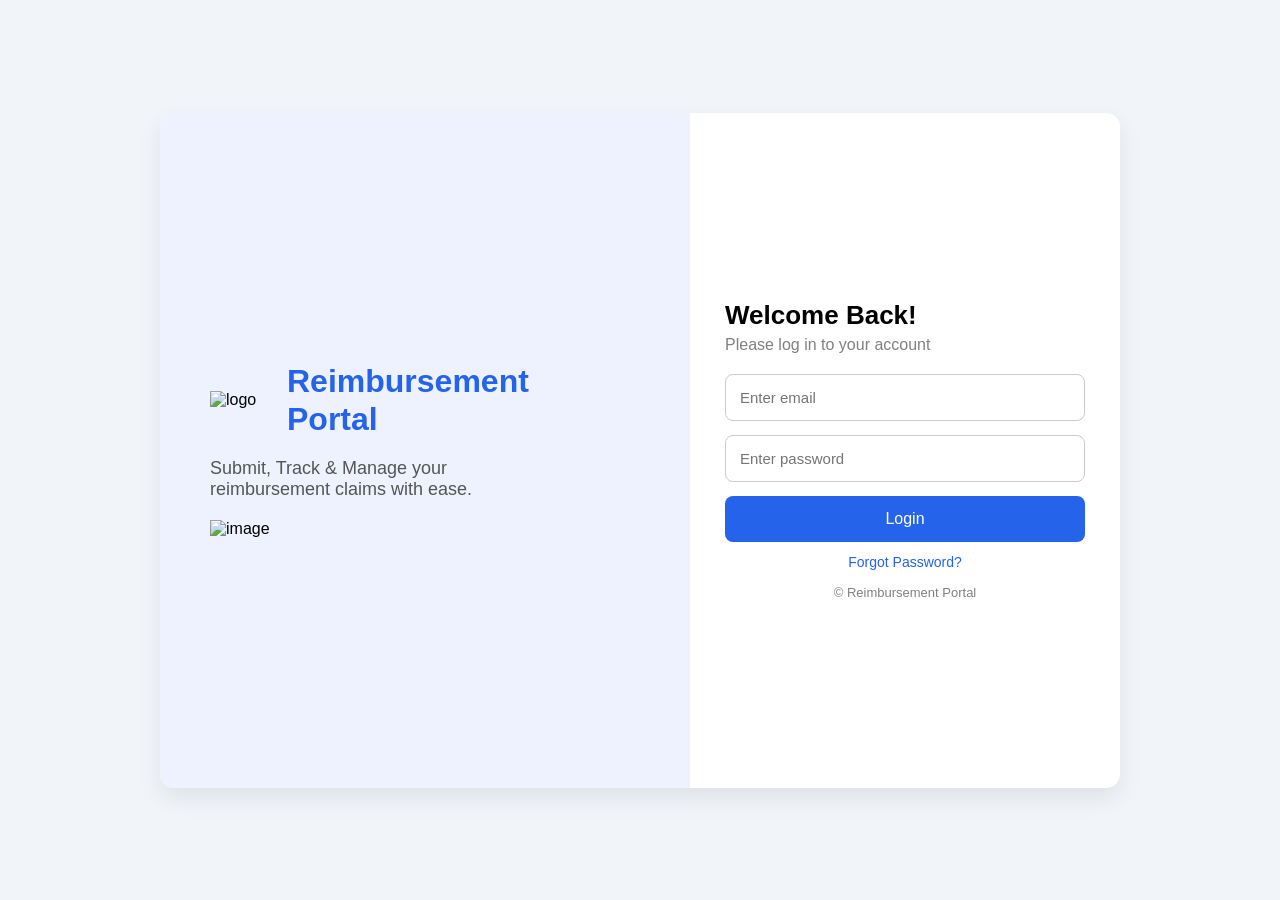
==== Capstone_ReimbursementPortal/frontend/html/index.html @ 4d78ccdd "day7(frontend): Develop User interface(UI) with forms for login and create user and integrated APIs" ====
<!DOCTYPE html>
<html lang="en">
<head>
    <meta charset="UTF-8">
    <title>Login - Reimbursement Portal</title>
    <link rel="stylesheet" href="../css/style.css">
</head>
<body>
<div class ="container">
    <!--left side -->
    <div class = "left-section">
        <div class = "brand">
        <img src = "https://tse2.mm.bing.net/th/id/OIP.LcdIUlNxbbbgvux_BjLvFgAAAA?pid=ImgDet&w=181&h=181&c=7&dpr=1.3&o=7&rm=3" alt="logo" width="80">
        <h2>Reimbursement<br>Portal</h2>
        </div>
        <p>Submit, Track & Manage your reimbursement claims with ease.</p>
        <img src = "https://workplaceinsight.net/wp-content/uploads/2024/03/Flexible-work-report.png" alt="image">
    </div>

    <!--Right side-->
    <div class="right-section">
        <div class="login-card">
        <h2>Welcome Back!</h2>
        <p class="subtitle">Please log in to your account</p>

        <div class="input-box">
        <input type="email" id="email" placeholder="Enter email" required>
        <input type="password" id="password" placeholder="Enter password" required>

        <button onclick="login()">Login</button>
        <p class="forgot">Forgot Password?</p>

        <p class="note">© Reimbursement Portal</p>

        </div>
    </div>
</div>

<script src="../js/login.js"></script>

</body>
</html>
---- Capstone_ReimbursementPortal/frontend/css/style.css ----
/* RESET */
* {
    margin: 0;
    padding: 0;
    box-sizing: border-box;
}

/* BODY */
body {
    height: 100vh;
    display: flex;
    justify-content: center;
    align-items: center;
    font-family: 'Segoe UI', sans-serif;
    background: #f1f5f9;
}

/* MAIN CARD (75% WIDTH, LIGHT SHADOW) */
.container {
    display: flex;
    width: 75%;              /* 👉 3/4 screen */
    max-width: 1000px;
    height: 75vh;

    background: white;
    border-radius: 14px;

    /* SOFT SHADOW (less 3D) */
    box-shadow: 0 10px 25px rgba(0,0,0,0.08);

    overflow: hidden;
}

/* LEFT SIDE */
.left-section {
    flex: 1;
    background: #eef2ff;
    display: flex;
    flex-direction: column;
    justify-content: center;
    padding: 50px;
}

/* BRAND */
.brand {
    display: flex;
    align-items: center;
    gap: 12px;
    margin-bottom: 20px;
}

.brand img {
    width: 65px;
}

/* BIGGER TITLE */
.brand h2 {
    color: #2563eb;
    font-size: 32px;   /* increased */
    line-height: 1.2;
}

/* TEXT */
.left-section p {
    color: #555;
    font-size: 18px;   /* increased */
    max-width: 350px;
    margin-bottom: 20px;
}

/* IMAGE */
.left-section img:last-child {
    width: 280px;
}

/* RIGHT SIDE */
.right-section {
    flex: 1;
    display: flex;
    justify-content: center;
    align-items: center;
}

/* LOGIN CARD */
.login-card {
    width: 360px;
}

/* TEXT */
.login-card h2 {
    font-size: 26px;   /* bigger */
    margin-bottom: 5px;
}

.subtitle {
    font-size: 16px;
    color: gray;
    margin-bottom: 20px;
}

/* INPUT */
.input-box input {
    width: 100%;
    padding: 14px;  /* bigger input */
    margin-bottom: 14px;
    border-radius: 8px;
    border: 1px solid #ccc;
    font-size: 15px;
}

/* BUTTON */
.login-card button {
    width: 100%;
    padding: 14px;
    background: #2563eb;
    color: white;
    border: none;
    border-radius: 8px;
    font-size: 16px;
    cursor: pointer;
}

.login-card button:hover {
    background: #1d4ed8;
}

/* LINKS */
.forgot {
    text-align: center;
    color: #2563eb;
    margin-top: 12px;
    font-size: 14px;
}

.note {
    font-size: 13px;
    color: gray;
    text-align: center;
    margin-top: 15px;
}
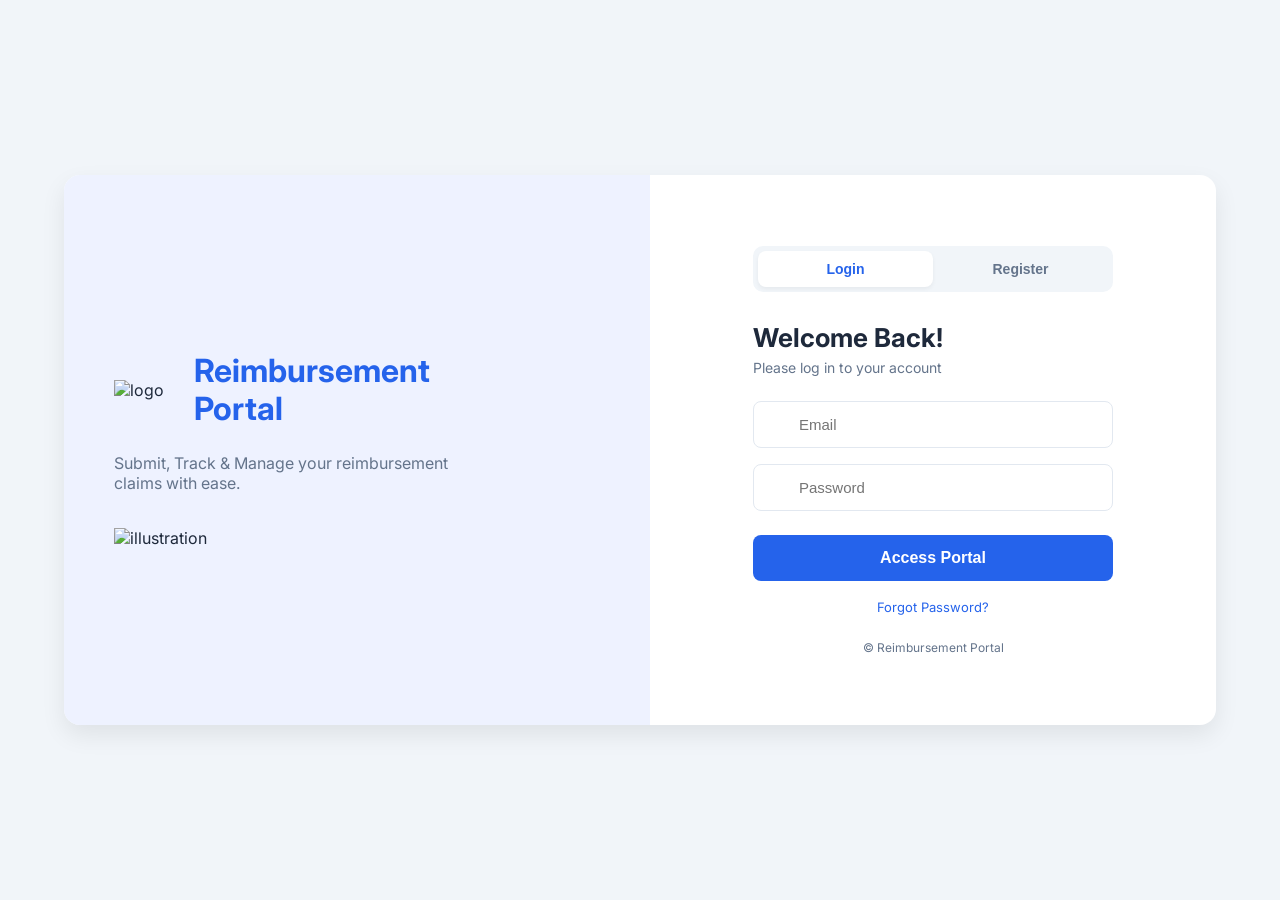
==== commit 48d3e115: "day8(frontend): Created a emplyee dashboard which inculde view and submit claims icluding a profile " ====
--- a/Capstone_ReimbursementPortal/frontend/html/index.html
+++ b/Capstone_ReimbursementPortal/frontend/html/index.html
@@ -1,42 +1,80 @@
 <!DOCTYPE html>
 <html lang="en">
+
 <head>
     <meta charset="UTF-8">
-    <title>Login - Reimbursement Portal</title>
+    <meta name="viewport" content="width=device-width, initial-scale=1.0">
+    <title>Welcome | Reimbursement Portal</title>
     <link rel="stylesheet" href="../css/style.css">
+    <link href="https://fonts.googleapis.com/css2?family=Inter:wght@400;500;600;700&display=swap" rel="stylesheet">
 </head>
-<body>
-<div class ="container">
-    <!--left side -->
-    <div class = "left-section">
-        <div class = "brand">
-        <img src = "https://tse2.mm.bing.net/th/id/OIP.LcdIUlNxbbbgvux_BjLvFgAAAA?pid=ImgDet&w=181&h=181&c=7&dpr=1.3&o=7&rm=3" alt="logo" width="80">
-        <h2>Reimbursement<br>Portal</h2>
+
+<body class="login-page">
+    <div class="login-container">
+        <div class="left-section">
+            <div class="brand">
+                <img src="https://tse2.mm.bing.net/th/id/OIP.LcdIUlNxbbbgvux_BjLvFgAAAA?pid=ImgDet&w=181&h=181&c=7&dpr=1.3&o=7&rm=3"
+                    alt="logo" width="80">
+                <h2>Reimbursement<br>Portal</h2>
+            </div>
+            <p>Submit, Track & Manage your reimbursement claims with ease.</p>
+            <img src="https://workplaceinsight.net/wp-content/uploads/2024/03/Flexible-work-report.png"
+                alt="illustration" class="brand-illustration">
         </div>
-        <p>Submit, Track & Manage your reimbursement claims with ease.</p>
-        <img src = "https://workplaceinsight.net/wp-content/uploads/2024/03/Flexible-work-report.png" alt="image">
+
+        <div class="right-section">
+            <div class="auth-box">
+                <div class="tab-group">
+                    <button class="tab-btn active" onclick="switchTab('login')">Login</button>
+                    <button class="tab-btn" onclick="switchTab('signup')">Register</button>
+                </div>
+
+                <div id="loginSection">
+                    <h2>Welcome Back!</h2>
+                    <p class="subtitle">Please log in to your account</p>
+                    <form id="loginForm">
+                        <div class="input-box">
+                            <span class="input-icon"></span>
+                            <input type="email" id="loginEmail" placeholder="Email" required>
+                        </div>
+                        <div class="input-box">
+                            <span class="input-icon"></span>
+                            <input type="password" id="loginPassword" placeholder="Password" required>
+                        </div>
+                        <button type="submit" id="loginBtn" class="btn-main">Access Portal</button>
+                        <p id="errorMsg" style="color:red; margin-top: 12px; font-size: 13px;"></p>
+                    </form>
+                    <p class="forget" onclick="alert('Contact administrator to reset your password.')">Forgot Password?
+                    </p>
+                </div>
+
+                <div id="signupSection" style="display: none;">
+                    <h2>Create Account</h2>
+                    <p class="subtitle">Join the corporate network to start filing claims</p>
+                    <form id="signupForm">
+                        <div class="input-box">
+                            <span class="input-icon"></span>
+                            <input type="text" id="regName" placeholder="Full Name" required>
+                        </div>
+                        <div class="input-box">
+                            <span class="input-icon"></span>
+                            <input type="email" id="regEmail" placeholder="Email (@company.com)" required>
+                        </div>
+                        <div class="input-box">
+                            <span class="input-icon"></span>
+                            <input type="password" id="regPassword" placeholder="Create Password" required>
+                        </div>
+                        <button type="submit" id="signupBtn" class="btn-main">Register Now</button>
+                        <p id="signupErrorMsg" style="color:red; margin-top: 12px; font-size: 13px;"></p>
+                    </form>
+                </div>
+
+                <p class="note">© Reimbursement Portal</p>
+            </div>
+        </div>
     </div>
 
-    <!--Right side-->
-    <div class="right-section">
-        <div class="login-card">
-        <h2>Welcome Back!</h2>
-        <p class="subtitle">Please log in to your account</p>
+    <script src="../js/auth.js"></script>
+</body>
 
-        <div class="input-box">
-        <input type="email" id="email" placeholder="Enter email" required>
-        <input type="password" id="password" placeholder="Enter password" required>
-
-        <button onclick="login()">Login</button>
-        <p class="forgot">Forgot Password?</p>
-
-        <p class="note">© Reimbursement Portal</p>
-
-        </div>
-    </div>
-</div>
-
-<script src="../js/login.js"></script>
-
-</body>
 </html>
--- a/Capstone_ReimbursementPortal/frontend/css/style.css
+++ b/Capstone_ReimbursementPortal/frontend/css/style.css
@@ -1,37 +1,68 @@
-/* RESET */
+/* --- CSS Variables --- */
+:root {
+    --primary: #2563eb;
+    --primary-blue: #2563eb;
+    --hover-blue: #1d4ed8;
+    --sidebar: #0f172a;
+    --bg: #f1f5f9;
+    --bg-slate: #f1f5f9;
+    --card-bg: #ffffff;
+    --white: #ffffff;
+    --text-main: #1e293b;
+    --text-muted: #64748b;
+    --border-light: #e2e8f0;
+    --border: #e2e8f0;
+    --shadow: 0 10px 25px rgba(0, 0, 0, 0.08);
+    --success: #22c55e;
+    --warning: #f97316;
+    --danger: #ef4444;
+}
+
+/* --- Base Reset --- */
 * {
     margin: 0;
     padding: 0;
     box-sizing: border-box;
 }
 
-/* BODY */
 body {
-    height: 100vh;
+    font-family: 'Inter', 'Segoe UI', system-ui, sans-serif;
+    background: var(--bg-slate);
+    color: var(--text-main);
+    min-height: 100vh;
+    overflow-x: hidden;
+}
+
+/* --- Split-Screen Container (Login Page) --- */
+body.login-page {
     display: flex;
     justify-content: center;
     align-items: center;
-    font-family: 'Segoe UI', sans-serif;
-    background: #f1f5f9;
-}
-
-/* MAIN CARD (75% WIDTH, LIGHT SHADOW) */
+}
+
+.login-body {
+    min-height: 100vh;
+    display: flex;
+    justify-content: center;
+    align-items: center;
+    font-family: 'Inter', 'Segoe UI', sans-serif;
+    background: var(--bg-slate);
+}
+
+.login-container,
 .container {
     display: flex;
-    width: 75%;              /* 👉 3/4 screen */
-    max-width: 1000px;
-    height: 75vh;
-
-    background: white;
-    border-radius: 14px;
-
-    /* SOFT SHADOW (less 3D) */
-    box-shadow: 0 10px 25px rgba(0,0,0,0.08);
-
+    width: 90%;
+    max-width: 1200px;
+    min-height: 550px;
+    background: var(--white);
+    border-radius: 16px;
+    box-shadow: var(--shadow);
     overflow: hidden;
-}
-
-/* LEFT SIDE */
+    margin: 0 auto;
+}
+
+/* --- Left Section --- */
 .left-section {
     flex: 1;
     background: #eef2ff;
@@ -41,100 +72,674 @@
     padding: 50px;
 }
 
-/* BRAND */
 .brand {
     display: flex;
     align-items: center;
-    gap: 12px;
-    margin-bottom: 20px;
+    gap: 15px;
+    margin-bottom: 25px;
 }
 
 .brand img {
     width: 65px;
 }
 
-/* BIGGER TITLE */
 .brand h2 {
-    color: #2563eb;
-    font-size: 32px;   /* increased */
+    color: var(--primary-blue);
+    font-size: 32px;
     line-height: 1.2;
 }
 
-/* TEXT */
 .left-section p {
-    color: #555;
-    font-size: 18px;   /* increased */
+    color: var(--text-muted);
+    font-size: 16px;
     max-width: 350px;
-    margin-bottom: 20px;
-}
-
-/* IMAGE */
-.left-section img:last-child {
-    width: 280px;
-}
-
-/* RIGHT SIDE */
+    margin-bottom: 25px;
+}
+
+.brand-illustration {
+    width: 100%;
+    max-width: 280px;
+    margin-top: 10px;
+}
+
+/* --- Right Section --- */
 .right-section {
     flex: 1;
     display: flex;
     justify-content: center;
     align-items: center;
-}
-
-/* LOGIN CARD */
+    padding: 40px;
+}
+
+.auth-box,
 .login-card {
-    width: 360px;
-}
-
-/* TEXT */
+    width: 100%;
+    max-width: 360px;
+}
+
+.tab-group {
+    display: flex;
+    background: var(--bg-slate);
+    padding: 5px;
+    border-radius: 10px;
+    margin-bottom: 30px;
+}
+
+.tab-btn {
+    flex: 1;
+    padding: 10px;
+    border: none;
+    background: none;
+    font-weight: 600;
+    color: var(--text-muted);
+    cursor: pointer;
+    border-radius: 8px;
+    transition: 0.3s;
+    font-size: 14px;
+}
+
+.tab-btn.active {
+    background: var(--white);
+    color: var(--primary-blue);
+    box-shadow: 0 2px 4px rgba(0, 0, 0, 0.05);
+}
+
+.right-section h2,
 .login-card h2 {
-    font-size: 26px;   /* bigger */
-    margin-bottom: 5px;
+    font-size: 26px;
+    margin-bottom: 6px;
+    color: var(--text-main);
 }
 
 .subtitle {
-    font-size: 16px;
-    color: gray;
-    margin-bottom: 20px;
-}
-
-/* INPUT */
-.input-box input {
-    width: 100%;
-    padding: 14px;  /* bigger input */
-    margin-bottom: 14px;
-    border-radius: 8px;
-    border: 1px solid #ccc;
-    font-size: 15px;
-}
-
-/* BUTTON */
-.login-card button {
+    font-size: 14px;
+    color: var(--text-muted);
+    margin-bottom: 25px;
+}
+
+/* --- Input Styles --- */
+.input-box {
+    position: relative;
+    margin-bottom: 16px;
+}
+
+.input-box input,
+.form-group input,
+.form-group select,
+.input-group input,
+.input-group textarea {
     width: 100%;
     padding: 14px;
-    background: #2563eb;
+    border-radius: 8px;
+    border: 1px solid var(--border-light);
+    font-size: 15px;
+    transition: 0.2s;
+    background-color: var(--white);
+    box-sizing: border-box;
+}
+
+.input-box input:focus,
+.form-group input:focus,
+.form-group select:focus,
+.input-group input:focus,
+.input-group textarea:focus {
+    outline: none;
+    border-color: var(--primary-blue);
+    box-shadow: 0 0 0 4px rgba(37, 99, 235, 0.15);
+}
+
+.input-box input {
+    padding-left: 45px;
+}
+
+.input-icon {
+    position: absolute;
+    left: 15px;
+    top: 50%;
+    transform: translateY(-50%);
+}
+
+/* --- Button Styles --- */
+.btn-main,
+.login-card button,
+.btn-submit,
+.btn-primary {
+    width: 100%;
+    padding: 14px;
+    background: var(--primary-blue);
     color: white;
     border: none;
     border-radius: 8px;
     font-size: 16px;
+    font-weight: 600;
     cursor: pointer;
-}
-
-.login-card button:hover {
-    background: #1d4ed8;
-}
-
-/* LINKS */
+    transition: 0.2s;
+    margin-top: 8px;
+}
+
+.btn-main:hover,
+.login-card button:hover,
+.btn-submit:hover,
+.btn-primary:hover {
+    background: var(--hover-blue);
+}
+
+.btn-main:disabled {
+    background: #94a3b8;
+    cursor: not-allowed;
+}
+
+.forget,
 .forgot {
     text-align: center;
-    color: #2563eb;
-    margin-top: 12px;
+    color: var(--primary-blue);
+    margin-top: 18px;
+    font-size: 13px;
+    cursor: pointer;
+}
+
+.note {
+    font-size: 12px;
+    color: var(--text-muted);
+    text-align: center;
+    margin-top: 25px;
+}
+
+/* --- Layout Architecture --- */
+.dashboard-container {
+    display: flex;
+    width: 100%;
+    min-height: 100vh;
+}
+
+/* --- Sidebar --- */
+.sidebar {
+    width: 260px;
+    background: var(--sidebar);
+    color: white;
+    position: fixed;
+    height: 100%;
+    display: flex;
+    flex-direction: column;
+    padding: 1.5rem 0;
+    transition: all 0.3s ease;
+    z-index: 100;
+}
+
+.logo {
+    padding: 30px 25px;
+    display: flex;
+    align-items: center;
+    gap: 12px;
+    font-weight: 700;
+    font-size: 1.1rem;
+    color: white;
+}
+
+.logo-icon {
+    background: var(--primary-blue);
+    padding: 6px 10px;
+    border-radius: 6px;
+    display: flex;
+    align-items: center;
+    justify-content: center;
+}
+
+.nav-links {
+    list-style: none;
+    padding: 0;
+    flex-grow: 1;
+}
+
+.nav-links li {
+    padding: 12px 25px;
+    margin: 4px 15px;
+    border-radius: 8px;
+}
+
+.nav-links li.active,
+.nav-links li:hover {
+    background: var(--primary);
+}
+
+.nav-links a {
+    color: #94a3b8;
+    text-decoration: none;
+    font-weight: 500;
+    display: block;
+}
+
+.nav-links li.active a,
+.nav-links li:hover a {
+    color: white;
+}
+
+.logout-section {
+    padding: 20px;
+    border-top: 1px solid #1e293b;
+}
+
+.logout-btn {
+    display: block;
+    padding: 0.75rem 1rem;
+    background-color: #fee2e2;
+    color: var(--danger);
+    text-decoration: none;
+    text-align: center;
+    font-weight: 600;
+    border-radius: 8px;
+    transition: background-color 0.2s;
+}
+
+.logout-btn:hover {
+    background-color: #fecaca;
+}
+
+/* --- Main Content --- */
+.main-content {
+    margin-left: 260px;
+    flex-grow: 1;
+    padding: 40px;
+    background: var(--bg);
+    min-width: 300px;
+    width: calc(100% - 260px);
+}
+
+.top-header {
+    display: flex;
+    justify-content: space-between;
+    align-items: center;
+    margin-bottom: 30px;
+}
+
+.header-left h2 {
+    font-size: 1.5rem;
+    font-weight: 700;
+    color: var(--text-main);
+}
+
+.header-left p {
+    color: var(--text-muted);
+    font-size: 0.9rem;
+    margin-top: 0.2rem;
+}
+
+.user-profile {
+    display: flex;
+    align-items: center;
+    gap: 12px;
+    background: white;
+    padding: 6px 16px;
+    border-radius: 50px;
+}
+
+.user-name {
+    font-weight: 600;
     font-size: 14px;
-}
-
-.note {
+    display: block;
+}
+
+.user-role {
+    font-size: 10px;
+    color: var(--primary-blue);
+    font-weight: 800;
+    background: #eff6ff;
+    padding: 2px 6px;
+    border-radius: 4px;
+}
+
+.avatar,
+.big-avatar {
+    width: 42px;
+    height: 42px;
+    background: var(--bg-slate);
+    border-radius: 50%;
+    display: flex;
+    align-items: center;
+    justify-content: center;
+}
+
+/* --- Stats Grid --- */
+.stats-grid {
+    display: grid;
+    grid-template-columns: repeat(auto-fit, minmax(220px, 1fr));
+    gap: 20px;
+    margin-bottom: 30px;
+}
+
+.stat-card {
+    background: white;
+    padding: 20px;
+    border-radius: 12px;
+    display: flex;
+    justify-content: space-between;
+    align-items: center;
+    border: 1px solid var(--border);
+    box-shadow: 0 1px 3px rgba(0, 0, 0, 0.03);
+}
+
+.stat-number {
+    font-size: 24px;
+    font-weight: 700;
+    margin-top: 5px;
+}
+
+.stat-icon {
+    width: 44px;
+    height: 44px;
+    border-radius: 10px;
+    display: flex;
+    align-items: center;
+    justify-content: center;
+    font-size: 1.25rem;
+}
+
+.stat-icon.purple {
+    background-color: #ede9fe;
+    color: #7c3aed;
+}
+
+.stat-icon.blue,
+.blue {
+    background-color: #eff6ff;
+    color: #3b82f6;
+}
+
+.stat-icon.orange,
+.orange {
+    background-color: #fff7ed;
+    color: #f97316;
+}
+
+.stat-icon.green,
+.green {
+    background-color: #f0fdf4;
+    color: #22c55e;
+}
+
+.stat-icon.red,
+.red {
+    background-color: #fef2f2;
+    color: #ef4444;
+}
+
+/* --- Workspace Layout --- */
+.claims-workspace {
+    display: grid;
+    grid-template-columns: 1fr 1.5fr;
+    gap: 25px;
+}
+
+.form-card,
+.table-card {
+    background: white;
+    padding: 25px;
+    border-radius: 12px;
+    border: 1px solid var(--border);
+}
+
+.input-group,
+.form-group {
+    margin-bottom: 15px;
+}
+
+.input-group label,
+.form-group label {
+    display: block;
     font-size: 13px;
-    color: gray;
-    text-align: center;
-    margin-top: 15px;
+    font-weight: 600;
+    margin-bottom: 5px;
+    color: var(--text-muted);
+}
+
+/* --- Tables --- */
+table {
+    width: 100%;
+    border-collapse: collapse;
+    text-align: left;
+    font-size: 0.875rem;
+}
+
+th {
+    padding: 12px;
+    font-weight: 600;
+    color: var(--text-muted);
+    border-bottom: 1px solid var(--border);
+    background-color: #f9fafb;
+}
+
+td {
+    padding: 16px 12px;
+    border-bottom: 1px solid var(--border);
+    vertical-align: middle;
+    white-space: nowrap;
+}
+
+.status-badge {
+    padding: 4px 8px;
+    border-radius: 6px;
+    font-size: 11px;
+    font-weight: 700;
+    text-transform: uppercase;
+}
+
+.status-pending {
+    background: #ffedd5;
+    color: #9a3412;
+}
+
+.status-approved {
+    background: #dcfce7;
+    color: #166534;
+}
+
+.status-rejected {
+    background: #fee2e2;
+    color: #991b1b;
+}
+
+/* --- Action Buttons --- */
+.action-btns {
+    display: flex;
+    gap: 8px;
+}
+
+.btn-approve,
+.btn-reject {
+    padding: 6px 12px;
+    border-radius: 6px;
+    font-weight: 600;
+    cursor: pointer;
+    font-size: 12px;
+    border: 1px solid transparent;
+}
+
+.btn-approve {
+    background: #f0fdf4;
+    color: #166534;
+    border-color: #bbf7d0;
+}
+
+.btn-reject {
+    background: #fef2f2;
+    color: #991b1b;
+    border-color: #fecaca;
+}
+
+.btn-approve:hover {
+    background: #dcfce7;
+}
+
+.btn-reject:hover {
+    background: #fee2e2;
+}
+
+/* --- Profile Specific --- */
+.profile-card {
+    max-width: 700px;
+    margin: 0 auto;
+}
+
+.profile-header {
+    display: flex;
+    align-items: center;
+    gap: 25px;
+}
+
+.big-avatar {
+    width: 100px;
+    height: 100px;
+    font-size: 50px;
+}
+
+.profile-intro h3 {
+    font-size: 24px;
+    color: var(--text-main);
+    margin-bottom: 5px;
+}
+
+.profile-intro p {
+    color: var(--primary-blue);
+    font-weight: 700;
+    font-size: 14px;
+    text-transform: uppercase;
+}
+
+.profile-details {
+    display: grid;
+    grid-template-columns: 1fr 1fr;
+    gap: 30px;
+    margin-top: 30px;
+}
+
+.info-group label {
+    display: block;
+    font-size: 12px;
+    font-weight: 600;
+    color: var(--text-muted);
+    text-transform: uppercase;
+    margin-bottom: 8px;
+}
+
+.info-group p {
+    font-size: 16px;
+    color: var(--text-main);
+    font-weight: 500;
+}
+
+.info-alert {
+    margin-top: 20px;
+    background: #f0fdf9;
+    color: #065f46;
+    padding: 12px 20px;
+    border-radius: 8px;
+    font-size: 14px;
+    border-left: 4px solid #10b981;
+}
+
+/* --- Media Queries (Adaptable to different screens) --- */
+@media (max-width: 1024px) {
+    .dashboard-container {
+        flex-direction: column;
+    }
+
+    .sidebar {
+        width: 100%;
+        height: auto;
+        position: relative;
+        flex-direction: row;
+        justify-content: space-between;
+        align-items: center;
+        padding: 10px 20px;
+        border-right: none;
+        border-bottom: 1px solid var(--border);
+    }
+
+    .logo {
+        padding: 0;
+        margin-bottom: 0;
+    }
+
+    .nav-links {
+        display: flex;
+        gap: 10px;
+        margin-bottom: 0;
+        flex-grow: 0;
+    }
+
+    .nav-links li {
+        padding: 8px 12px;
+        margin: 0;
+    }
+
+    .logout-section {
+        padding: 0;
+        border: none;
+    }
+
+    .main-content {
+        margin-left: 0;
+        width: 100%;
+        padding: 20px;
+    }
+
+    .claims-workspace {
+        grid-template-columns: 1fr;
+    }
+}
+
+@media (max-width: 768px) {
+    .top-header {
+        flex-direction: column;
+        gap: 15px;
+        align-items: flex-start;
+    }
+
+    .nav-links {
+        flex-direction: column;
+        width: 100%;
+        gap: 5px;
+    }
+
+    .sidebar {
+        flex-direction: column;
+        align-items: stretch;
+        gap: 15px;
+    }
+
+    .user-profile {
+        width: 100%;
+        justify-content: space-between;
+    }
+
+    .stats-grid {
+        grid-template-columns: 1fr;
+    }
+
+    .stat-card {
+        flex-direction: column;
+        align-items: flex-start;
+        gap: 10px;
+    }
+
+    .profile-details {
+        grid-template-columns: 1fr;
+        gap: 20px;
+    }
+}
+
+@media (max-width: 600px) {
+    .login-container {
+        flex-direction: column;
+        width: 95%;
+        min-height: auto;
+    }
+
+    .left-section {
+        display: none;
+    }
+
+    .main-content {
+        padding: 15px;
+    }
 }
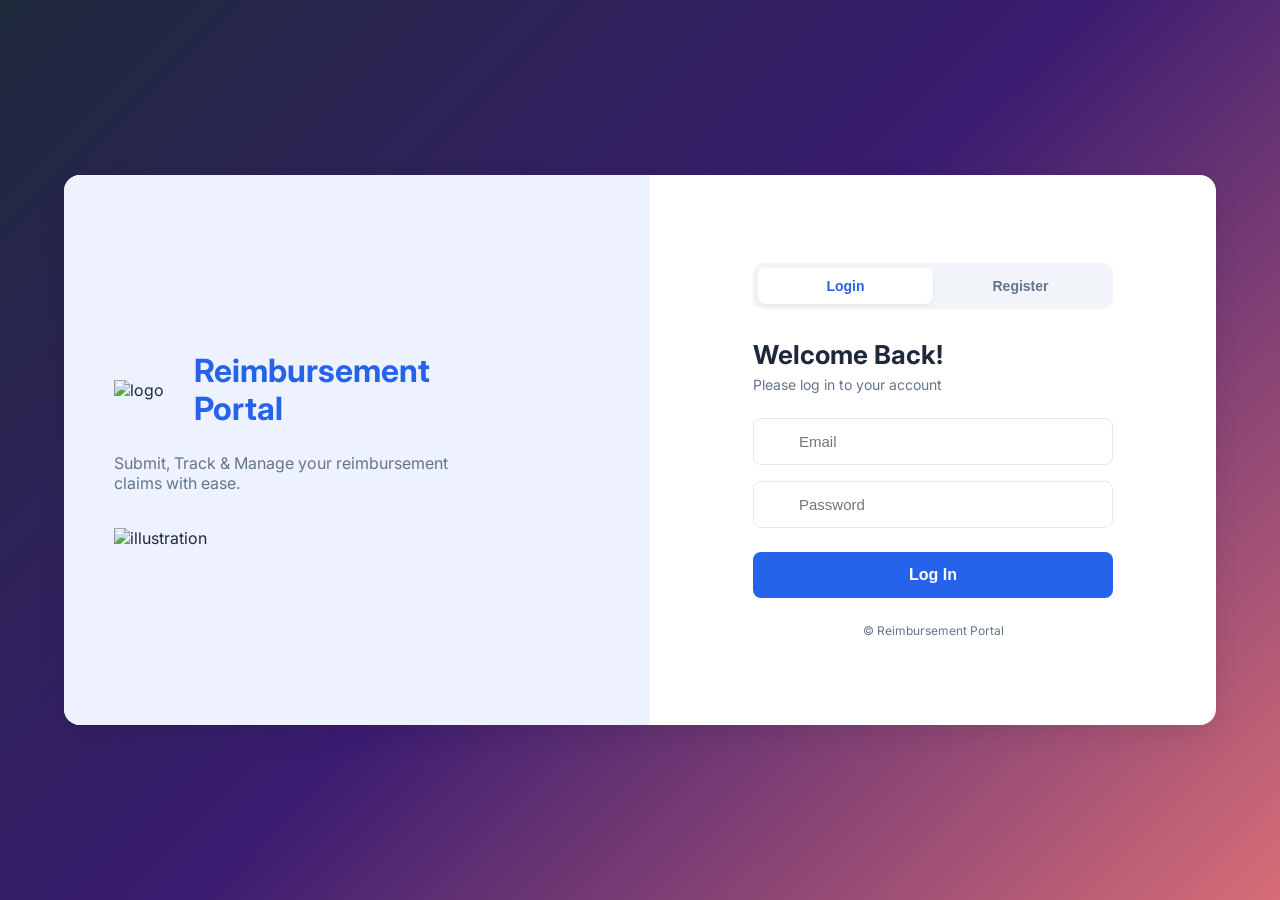
==== commit e3ae782e: "Day9(Frontend): Complete the frontend with creating Manager,Admin,Employee dashboard with all functi" ====
--- a/Capstone_ReimbursementPortal/frontend/html/index.html
+++ b/Capstone_ReimbursementPortal/frontend/html/index.html
@@ -41,10 +41,10 @@
                             <span class="input-icon"></span>
                             <input type="password" id="loginPassword" placeholder="Password" required>
                         </div>
-                        <button type="submit" id="loginBtn" class="btn-main">Access Portal</button>
+                        <button type="submit" id="loginBtn" class="btn-main">Log In</button>
                         <p id="errorMsg" style="color:red; margin-top: 12px; font-size: 13px;"></p>
                     </form>
-                    <p class="forget" onclick="alert('Contact administrator to reset your password.')">Forgot Password?
+                    <p class="forget" onclick="alert('Contact administrator to reset your password.')">
                     </p>
                 </div>
 
--- a/Capstone_ReimbursementPortal/frontend/css/style.css
+++ b/Capstone_ReimbursementPortal/frontend/css/style.css
@@ -34,10 +34,12 @@
 }
 
 /* --- Split-Screen Container (Login Page) --- */
-body.login-page {
+.login-page {
     display: flex;
     justify-content: center;
     align-items: center;
+    background: linear-gradient(135deg, #1e293b 0%, #3a1c71 50%, #d76d77 100%);
+    background-attachment: fixed;
 }
 
 .login-body {
@@ -155,6 +157,177 @@
     font-size: 14px;
     color: var(--text-muted);
     margin-bottom: 25px;
+}
+
+/*-------profile -----------*/
+/* Reset link styles and ensure the container aligns correctly */
+.header-right .user-profile-link {
+    text-decoration: none;
+    /* Remove underline */
+    color: inherit;
+    /* Inherit main text color */
+    display: block;
+    /* Ensure the link wraps the whole profile area */
+    transition: transform 0.1s ease;
+    /* For active state click feedback */
+}
+
+/* Add a subtle visual cue (background change) on hover */
+.header-right .user-profile-link:hover .user-profile {
+    background-color: #f8fafc;
+    /* Very light gray to indicate clickability */
+    box-shadow: 0 2px 5px rgba(0, 0, 0, 0.05);
+    /* Soft shadow */
+}
+
+/* Immediate feedback when the link is active (pressed) */
+.header-right .user-profile-link:active {
+    transform: scale(0.98);
+    /* Slight shrinking effect on click */
+}
+
+/* --- Profile Page Custom Styles --- */
+
+body.employee-dashboard {
+    background-color: #f8fafc;
+}
+
+.profile-wrapper {
+    max-width: 800px;
+    margin: 0 auto;
+    animation: fadeIn 0.4s ease-in-out;
+}
+
+.page-header-action {
+    display: flex;
+    justify-content: space-between;
+    align-items: center;
+    margin-bottom: 24px;
+}
+
+.btn-secondary {
+    display: inline-flex;
+    align-items: center;
+    gap: 8px;
+    padding: 10px 18px;
+    background: var(--white);
+    color: var(--primary-blue);
+    border: 1px solid var(--border);
+    border-radius: 8px;
+    font-weight: 600;
+    font-size: 14px;
+    text-decoration: none;
+    box-shadow: 0 1px 2px rgba(0, 0, 0, 0.05);
+    transition: all 0.2s ease;
+}
+
+.btn-secondary:hover {
+    background: #f8fafc;
+    border-color: #cbd5e1;
+    transform: translateY(-1px);
+}
+
+.profile-card {
+    background: var(--white);
+    border: 1px solid var(--border);
+    border-radius: 16px;
+    padding: 32px;
+    box-shadow: 0 4px 6px -1px rgba(0, 0, 0, 0.05), 0 2px 4px -1px rgba(0, 0, 0, 0.03);
+}
+
+.profile-header {
+    display: flex;
+    align-items: center;
+    gap: 28px;
+}
+
+.big-avatar {
+    width: 110px;
+    height: 110px;
+    font-size: 48px;
+    background: linear-gradient(135deg, #eff6ff 0%, #dbeafe 100%);
+    color: var(--primary-blue);
+    border: 2px solid #bfdbfe;
+    border-radius: 50%;
+    display: flex;
+    align-items: center;
+    justify-content: center;
+    box-shadow: 0 4px 12px rgba(37, 99, 235, 0.1);
+}
+
+.profile-intro h3 {
+    font-size: 28px;
+    font-weight: 700;
+    color: var(--text-main);
+    margin-bottom: 8px;
+    letter-spacing: -0.025em;
+}
+
+.profile-intro p {
+    color: var(--primary-blue);
+    font-weight: 700;
+    font-size: 13px;
+    letter-spacing: 0.05em;
+    background: #eff6ff;
+    padding: 4px 10px;
+    border-radius: 6px;
+    display: inline-block;
+    text-transform: uppercase;
+}
+
+.profile-details {
+    display: grid;
+    grid-template-columns: repeat(auto-fit, minmax(300px, 1fr));
+    gap: 24px;
+    margin-top: 32px;
+}
+
+.profile-divider {
+    margin: 32px 0;
+    border: 0;
+    border-top: 1px solid var(--border);
+}
+
+.info-group {
+    background: #f8fafc;
+    padding: 16px 20px;
+    border-radius: 10px;
+    border: 1px solid var(--border);
+    transition: transform 0.2s ease, border-color 0.2s ease;
+}
+
+.info-group:hover {
+    transform: translateY(-2px);
+    border-color: #94a3b8;
+    box-shadow: 0 4px 6px rgba(0, 0, 0, 0.02);
+}
+
+.info-group label {
+    display: block;
+    font-size: 11px;
+    font-weight: 600;
+    color: var(--text-muted);
+    text-transform: uppercase;
+    letter-spacing: 0.05em;
+    margin-bottom: 6px;
+}
+
+.info-group p {
+    font-size: 15px;
+    font-weight: 500;
+    color: var(--text-main);
+}
+
+@keyframes fadeIn {
+    from {
+        opacity: 0;
+        transform: translateY(10px);
+    }
+
+    to {
+        opacity: 1;
+        transform: translateY(0);
+    }
 }
 
 /* --- Input Styles --- */
@@ -742,4 +915,568 @@
     .main-content {
         padding: 15px;
     }
+}
+
+/* --- Professional Notifications --- */
+.notification {
+    display: none;
+    padding: 14px 20px;
+    margin-bottom: 20px;
+    border-radius: 8px;
+    font-size: 14px;
+    font-weight: 500;
+    animation: fadeIn 0.3s ease-in-out;
+    transition: all 0.3s ease;
+}
+
+.notification.success {
+    background-color: #f0fdf9;
+    color: #065f46;
+    border-left: 4px solid #10b981;
+    border: 1px solid #a7f3d0;
+}
+
+.notification.error {
+    background-color: #fef2f2;
+    color: #991b1b;
+    border-left: 4px solid #ef4444;
+    border: 1px solid #fecaca;
+}
+
+@keyframes fadeIn {
+    from {
+        opacity: 0;
+        transform: translateY(-3px);
+    }
+
+    to {
+        opacity: 1;
+        transform: translateY(0);
+    }
+}
+
+/* --- User Management Professional Styles --- */
+.management-container {
+    max-width: 650px;
+    margin: 0 auto;
+    padding: 10px 0;
+}
+
+.form-card {
+    background: var(--white);
+    border-radius: 16px;
+    padding: 40px;
+    box-shadow: 0 10px 15px -3px rgba(0, 0, 0, 0.03), 0 4px 6px -2px rgba(0, 0, 0, 0.02);
+    border: 1px solid var(--border-light);
+    margin-top: 20px;
+    transition: transform 0.2s ease, box-shadow 0.2s ease;
+}
+
+.form-card:hover {
+    transform: translateY(-2px);
+    box-shadow: 0 12px 20px -3px rgba(0, 0, 0, 0.05), 0 4px 6px -2px rgba(0, 0, 0, 0.03);
+}
+
+.form-card h2 {
+    font-size: 24px;
+    font-weight: 700;
+    color: var(--text-main);
+    margin-bottom: 28px;
+    letter-spacing: -0.02em;
+}
+
+/* --- Professional Notifications --- */
+.notification {
+    display: none;
+    padding: 14px 20px;
+    margin-bottom: 24px;
+    border-radius: 8px;
+    font-size: 14px;
+    font-weight: 500;
+    animation: fadeIn 0.3s ease-in-out;
+    transition: all 0.3s ease;
+}
+
+.notification.success {
+    background-color: #f0fdf9;
+    color: #065f46;
+    border-left: 4px solid #10b981;
+    border: 1px solid #a7f3d0;
+}
+
+.notification.error {
+    background-color: #fef2f2;
+    color: #991b1b;
+    border-left: 4px solid #ef4444;
+    border: 1px solid #fecaca;
+}
+
+@keyframes fadeIn {
+    from {
+        opacity: 0;
+        transform: translateY(-3px);
+    }
+
+    to {
+        opacity: 1;
+        transform: translateY(0);
+    }
+}
+
+
+.status-badge {
+    padding: 4px 8px;
+    border-radius: 4px;
+    font-size: 0.75rem;
+    font-weight: 600;
+}
+
+.status-approved {
+    background-color: #d1fae5;
+    color: #059669;
+}
+
+.status-rejected {
+    background-color: #fee2e2;
+    color: #dc2626;
+}
+
+.status-pending {
+    background-color: #fef3c7;
+    color: #d97706;
+}
+
+.btn {
+    padding: 8px 16px;
+    border: none;
+    border-radius: 6px;
+    font-weight: 500;
+    cursor: pointer;
+    transition: background 0.2s;
+}
+
+.btn-secondary {
+    background-color: #e5e7eb;
+    color: #4b5563;
+}
+
+.btn-secondary:hover:not(:disabled) {
+    background-color: #d1d5db;
+}
+
+.btn-secondary:disabled {
+    opacity: 0.5;
+    cursor: not-allowed;
+}
+
+
+
+/* ================= MODAL BACKDROP ================= */
+.modal {
+    display: none;
+    position: fixed;
+    z-index: 999;
+    left: 0;
+    top: 0;
+    width: 100%;
+    height: 100%;
+    background: rgba(0, 0, 0, 0.6);
+    backdrop-filter: blur(6px);
+    justify-content: center;
+    align-items: center;
+}
+
+/* ================= MODAL BOX ================= */
+.modal-content {
+    background: #ffffff;
+    width: 420px;
+    max-width: 90%;
+    padding: 25px;
+    border-radius: 14px;
+    box-shadow: 0 10px 30px rgba(0, 0, 0, 0.2);
+    animation: fadeIn 0.25s ease-in-out;
+    position: relative;
+}
+
+/* animation */
+@keyframes fadeIn {
+    from {
+        transform: scale(0.9);
+        opacity: 0;
+    }
+
+    to {
+        transform: scale(1);
+        opacity: 1;
+    }
+}
+
+/* ================= CLOSE BUTTON ================= */
+.close {
+    position: absolute;
+    right: 15px;
+    top: 10px;
+    font-size: 22px;
+    cursor: pointer;
+    color: #666;
+    transition: 0.2s;
+}
+
+.close:hover {
+    color: #000;
+}
+
+/* ================= TITLE ================= */
+.modal-content h3 {
+    margin-bottom: 15px;
+    font-size: 20px;
+    font-weight: 600;
+    color: #333;
+}
+
+/* ================= FORM ================= */
+.management-container {
+    display: grid;
+    gap: 20px;
+}
+
+.form-card {
+    background: white;
+    padding: 20px;
+    border-radius: 14px;
+    box-shadow: 0 2px 12px rgba(0, 0, 0, 0.06);
+}
+
+.form-card h2 {
+    margin-bottom: 15px;
+    font-size: 18px;
+    color: #111827;
+}
+
+/* =========================
+   FORM FIELDS
+========================= */
+.form-group {
+    margin-bottom: 15px;
+}
+
+.form-group label {
+    display: block;
+    font-size: 13px;
+    margin-bottom: 6px;
+    color: #374151;
+}
+
+select {
+    width: 100%;
+    padding: 10px;
+    border-radius: 8px;
+    border: 1px solid #d1d5db;
+    outline: none;
+    transition: 0.2s;
+    background: white;
+}
+
+select:focus {
+    border-color: #3b82f6;
+    box-shadow: 0 0 0 3px rgba(59, 130, 246, 0.2);
+}
+
+/* ================= TEXTAREA ================= */
+#reviewComment {
+    width: 100%;
+    height: 110px;
+    padding: 10px 12px;
+    border-radius: 10px;
+    border: 1px solid #ddd;
+    font-size: 14px;
+    resize: none;
+    transition: 0.2s;
+}
+
+#reviewComment:focus {
+    border-color: #4f46e5;
+    outline: none;
+    box-shadow: 0 0 0 3px rgba(79, 70, 229, 0.2);
+}
+
+/* ================= BUTTONS ================= */
+.modal-content button {
+    padding: 10px 16px;
+    border: none;
+    border-radius: 8px;
+    font-size: 14px;
+    cursor: pointer;
+    margin-top: 15px;
+    transition: 0.2s;
+}
+
+/* Cancel */
+.modal-content button[type="button"] {
+    background: #e5e7eb;
+    color: #333;
+    margin-right: 10px;
+}
+
+.modal-content button[type="button"]:hover {
+    background: #d1d5db;
+}
+
+/* Submit */
+.modal-content button[type="submit"] {
+    background: #4f46e5;
+    color: white;
+}
+
+.modal-content button[type="submit"]:hover {
+    background: #4338ca;
+}
+
+/* ================= ALIGN BUTTONS ================= */
+.modal-content form {
+    display: flex;
+    flex-direction: column;
+}
+
+/*notification*/
+#toastContainer {
+    position: fixed;
+    top: 20px;
+    right: 20px;
+    z-index: 9999;
+}
+
+.toast {
+    padding: 12px 18px;
+    margin-bottom: 10px;
+    border-radius: 8px;
+    color: white;
+    font-size: 14px;
+    box-shadow: 0 4px 12px rgba(0, 0, 0, 0.15);
+    animation: slideIn 0.3s ease;
+}
+
+.toast.success {
+    background: #22c55e;
+}
+
+.toast.error {
+    background: #ef4444;
+}
+
+.toast.warning {
+    background: #f59e0b;
+}
+
+@keyframes slideIn {
+    from {
+        transform: translateX(100%);
+        opacity: 0;
+    }
+
+    to {
+        transform: translateX(0);
+        opacity: 1;
+    }
+}
+
+/*-----------------pagination----------------*/
+.pagination {
+    display: flex;
+    justify-content: center;
+    align-items: center;
+    gap: 12px;
+    margin-top: 15px;
+}
+
+.pagination button {
+    padding: 8px 16px;
+    border: none;
+    border-radius: 8px;
+    background: #2563eb;
+    color: white;
+    font-weight: 500;
+    cursor: pointer;
+    transition: 0.2s ease;
+    box-shadow: 0 2px 6px rgba(0, 0, 0, 0.1);
+}
+
+.pagination button:hover {
+    background: #1d4ed8;
+    transform: translateY(-1px);
+}
+
+.pagination button:disabled {
+    background: #cbd5e1;
+    cursor: not-allowed;
+    transform: none;
+    box-shadow: none;
+}
+
+#pageInfo {
+    font-weight: 500;
+    color: #374151;
+}
+
+.btn-success {
+    background-color: #28a745;
+    color: white;
+    padding: 6px 10px;
+    border: none;
+    cursor: pointer;
+    margin-right: 5px;
+    border-radius: 5px;
+}
+
+.btn-danger {
+    background-color: #dc3545;
+    color: white;
+    padding: 6px 10px;
+    border: none;
+    cursor: pointer;
+    border-radius: 5px;
+}
+
+.modal {
+    display: none;
+    position: fixed;
+    z-index: 999;
+    left: 0;
+    top: 0;
+    width: 100%;
+    height: 100%;
+    background: rgba(0, 0, 0, 0.5);
+}
+
+.modal-content {
+    background: #fff;
+    padding: 20px;
+    width: 400px;
+    margin: 10% auto;
+    border-radius: 10px;
+}
+
+.close {
+    float: right;
+    cursor: pointer;
+    font-size: 20px;
+}
+
+.form-group {
+    display: flex;
+    flex-direction: column;
+    margin-bottom: 15px;
+}
+
+.form-group label {
+    font-size: 14px;
+    font-weight: 600;
+    margin-bottom: 6px;
+    color: #333;
+}
+
+/* Styled Textarea */
+#reviewComment {
+    width: 100%;
+    min-height: 110px;
+    padding: 12px 14px;
+    border-radius: 10px;
+    border: 1px solid #ddd;
+    font-size: 14px;
+    font-family: 'Inter', sans-serif;
+    resize: vertical;
+    outline: none;
+    transition: all 0.3s ease;
+    background-color: #fafafa;
+}
+
+/* Focus Effect */
+#reviewComment:focus {
+    border-color: #4f46e5;
+    background-color: #fff;
+    box-shadow: 0 0 0 2px rgba(79, 70, 229, 0.1);
+}
+
+/* Placeholder styling */
+#reviewComment::placeholder {
+    color: #999;
+}
+
+/* Optional: subtle hover */
+#reviewComment:hover {
+    border-color: #bbb;
+}
+
+/*-------delete user--------*/
+.btn-delete {
+    background: #ef4444;
+    color: white;
+    border: none;
+    padding: 6px 10px;
+    border-radius: 6px;
+    cursor: pointer;
+    transition: 0.2s;
+}
+
+.btn-delete:hover {
+    background: #dc2626;
+}
+
+/*----------------manager user-----------*/
+.user-management-grid {
+    display: flex;
+    gap: 20px;
+    align-items: flex-start;
+    padding: 20px;
+}
+
+/* Left form */
+.user-management-grid .form-card:first-child {
+    flex: 1;
+}
+
+/* Right table */
+.user-management-grid .form-card:last-child {
+    flex: 2;
+}
+
+/* Make cards look modern */
+.form-card {
+    background: #fff;
+    border-radius: 12px;
+    padding: 20px;
+    box-shadow: 0 4px 18px rgba(0, 0, 0, 0.08);
+}
+
+/* Table improvements */
+.table-container {
+    max-height: 500px;
+    overflow-y: auto;
+}
+
+table {
+    width: 100%;
+    border-collapse: collapse;
+    font-size: 14px;
+}
+
+thead {
+    position: sticky;
+    top: 0;
+    background: #f8f9fa;
+}
+
+th,
+td {
+    padding: 10px;
+    text-align: left;
+    border-bottom: 1px solid #eee;
+}
+
+/* Better button spacing */
+.btn-primary {
+    width: 100%;
+    margin-top: 10px;
+    padding: 10px;
+    border-radius: 8px;
 }
